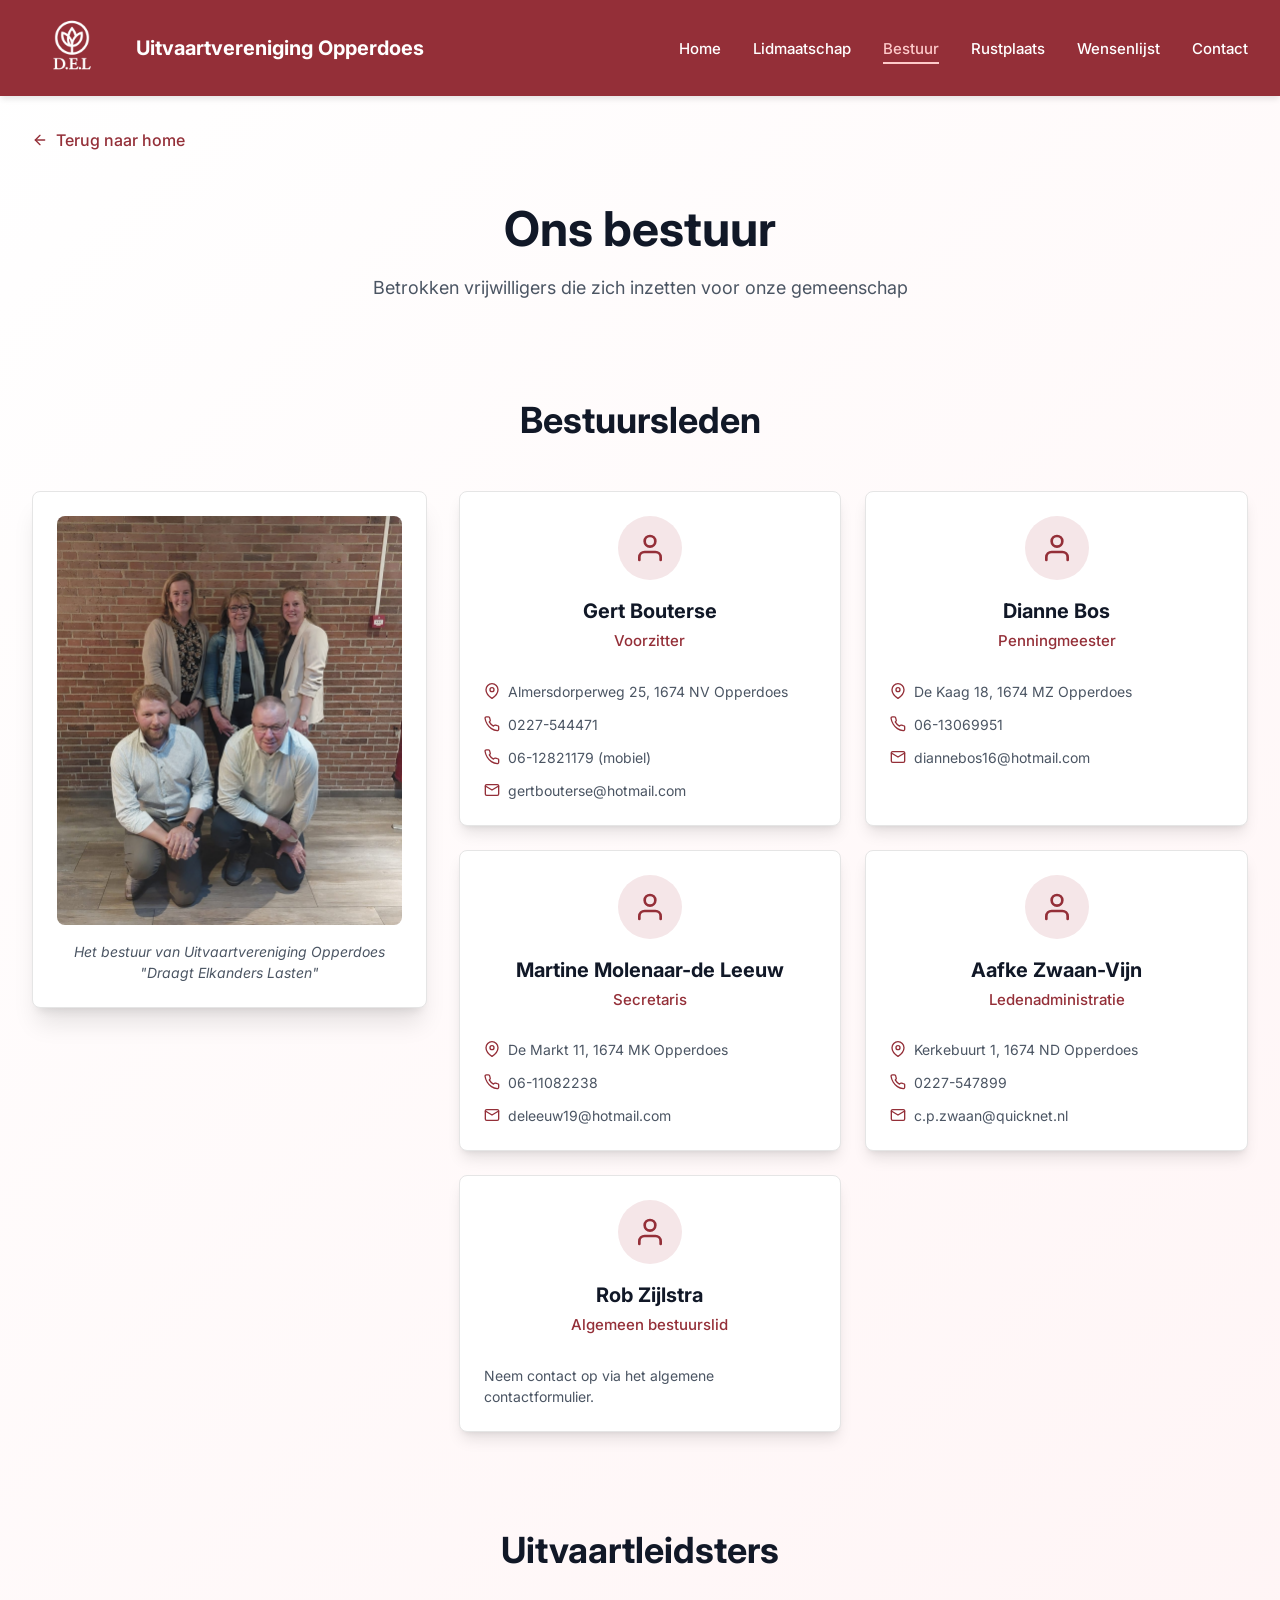
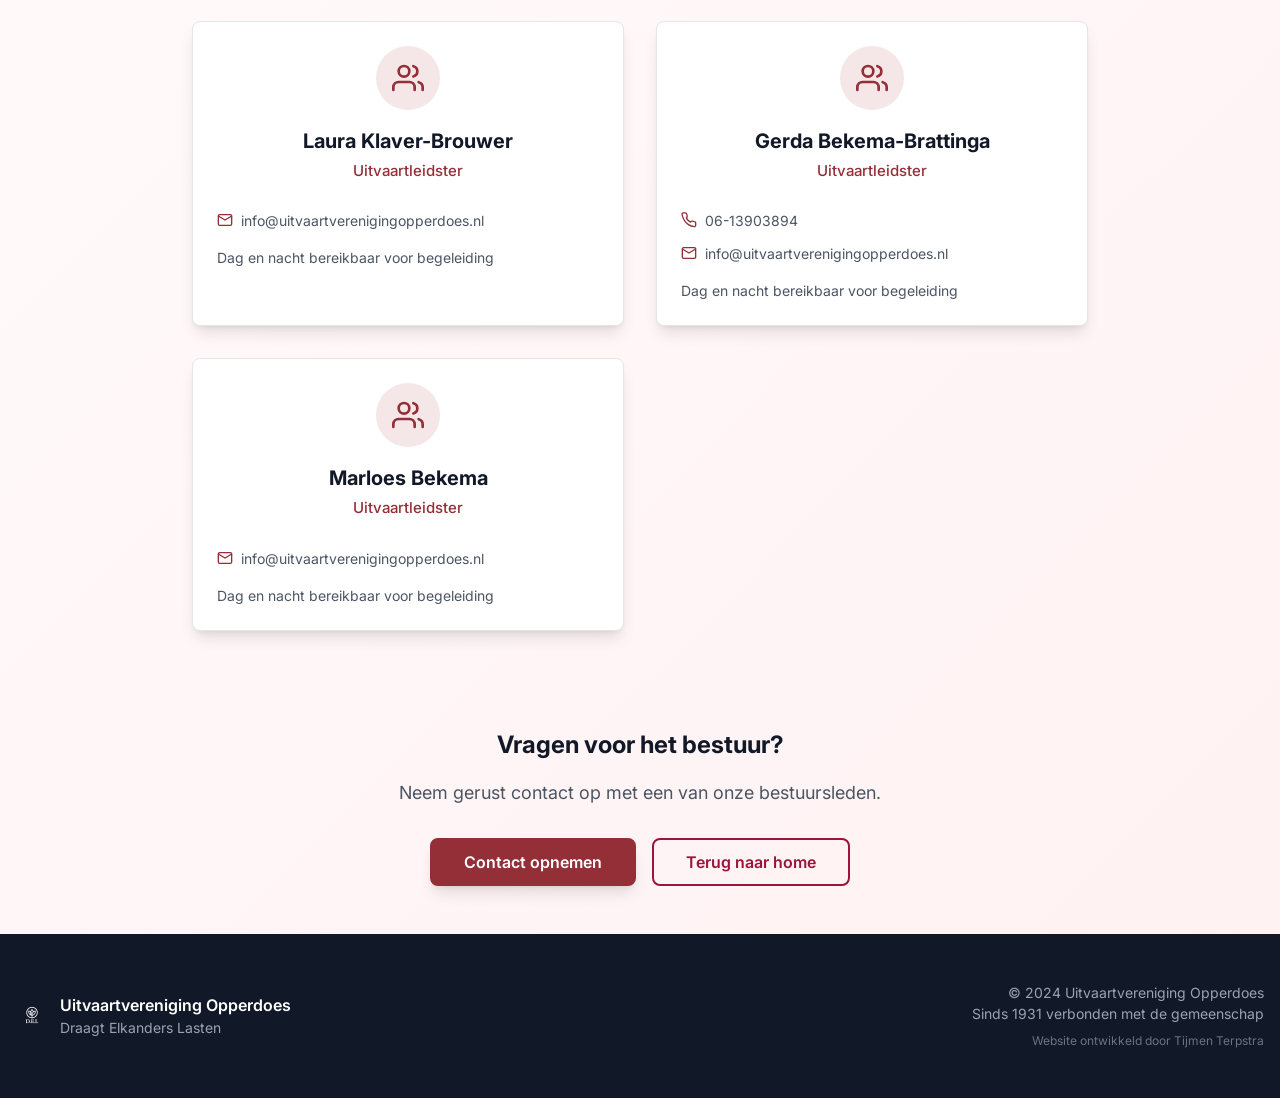
==== bestuur/index.html @ bfcbb3b3 "first commit" ====
<!DOCTYPE html>
<html lang="nl">
<head>
  <meta charset="UTF-8">
  <meta name="viewport" content="width=device-width, initial-scale=1.0">
  <title>Ons Bestuur | Uitvaartvereniging Opperdoes D.E.L.</title>
  <meta name="description" content="Maak kennis met het bestuur van Uitvaartvereniging Opperdoes. Betrokken vrijwilligers die zich inzetten voor onze gemeenschap.">
  <link rel="icon" href="../public/logo_compact.png">
  <link rel="stylesheet" href="../css/styles.css">
</head>
<body data-page="bestuur" data-depth="1">
<div class="page-bg">
  <div id="nav-placeholder"></div>

  <!-- Back link -->
  <a href="../" class="back-link anim">
    <svg xmlns="http://www.w3.org/2000/svg" width="16" height="16" viewBox="0 0 24 24" fill="none" stroke="currentColor" stroke-width="2" stroke-linecap="round" stroke-linejoin="round"><line x1="19" y1="12" x2="5" y2="12"/><polyline points="12 19 5 12 12 5"/></svg>
    Terug naar home
  </a>

  <!-- Page Header -->
  <div class="subpage-header anim d1">
    <h1 class="page-title">Ons bestuur</h1>
    <p class="section-subtitle">Betrokken vrijwilligers die zich inzetten voor onze gemeenschap</p>
  </div>

  <!-- Board Members -->
  <section class="section-pad anim d2">
    <div class="section-inner">
      <h2 class="section-title text-center mb-12">Bestuursleden</h2>
      <div class="board-grid">
        <!-- Board photo -->
        <div>
          <div class="card card-no-hover" style="box-shadow:var(--shadow-xl)">
            <div class="card-content" style="padding:1.5rem">
              <img src="../public/IMG-20240704-WA0007.jpg" alt="Bestuur van de uitvaartvereniging" class="board-photo" />
              <p class="board-photo-caption">Het bestuur van Uitvaartvereniging Opperdoes "Draagt Elkanders Lasten"</p>
            </div>
          </div>
        </div>

        <!-- Board members grid -->
        <div class="members-grid">
          <!-- Gert Bouterse -->
          <div class="card card-no-hover">
            <div class="card-header">
              <div class="icon-circle">
                <svg xmlns="http://www.w3.org/2000/svg" viewBox="0 0 24 24" fill="none" stroke="currentColor" stroke-width="2" stroke-linecap="round" stroke-linejoin="round" style="color:var(--brand)"><path d="M20 21v-2a4 4 0 0 0-4-4H8a4 4 0 0 0-4 4v2"/><circle cx="12" cy="7" r="4"/></svg>
              </div>
              <div class="member-name">Gert Bouterse</div>
              <div class="member-role">Voorzitter</div>
            </div>
            <div class="card-content">
              <div class="member-contacts">
                <div class="member-contact-row">
                  <svg xmlns="http://www.w3.org/2000/svg" viewBox="0 0 24 24" fill="none" stroke="currentColor" stroke-width="2" stroke-linecap="round" stroke-linejoin="round"><path d="M21 10c0 7-9 13-9 13s-9-6-9-13a9 9 0 0 1 18 0z"/><circle cx="12" cy="10" r="3"/></svg>
                  <span>Almersdorperweg 25, 1674 NV Opperdoes</span>
                </div>
                <div class="member-contact-row">
                  <svg xmlns="http://www.w3.org/2000/svg" viewBox="0 0 24 24" fill="none" stroke="currentColor" stroke-width="2" stroke-linecap="round" stroke-linejoin="round"><path d="M22 16.92v3a2 2 0 0 1-2.18 2 19.79 19.79 0 0 1-8.63-3.07A19.5 19.5 0 0 1 4.69 12 19.79 19.79 0 0 1 1.61 3.44 2 2 0 0 1 3.6 1.27h3a2 2 0 0 1 2 1.72c.127.96.361 1.903.7 2.81a2 2 0 0 1-.45 2.11L7.91 8.84a16 16 0 0 0 6.29 6.29l.92-.92a2 2 0 0 1 2.11-.45c.907.339 1.85.573 2.81.7A2 2 0 0 1 22 16.92z"/></svg>
                  <a href="tel:0227-544471">0227-544471</a>
                </div>
                <div class="member-contact-row">
                  <svg xmlns="http://www.w3.org/2000/svg" viewBox="0 0 24 24" fill="none" stroke="currentColor" stroke-width="2" stroke-linecap="round" stroke-linejoin="round"><path d="M22 16.92v3a2 2 0 0 1-2.18 2 19.79 19.79 0 0 1-8.63-3.07A19.5 19.5 0 0 1 4.69 12 19.79 19.79 0 0 1 1.61 3.44 2 2 0 0 1 3.6 1.27h3a2 2 0 0 1 2 1.72c.127.96.361 1.903.7 2.81a2 2 0 0 1-.45 2.11L7.91 8.84a16 16 0 0 0 6.29 6.29l.92-.92a2 2 0 0 1 2.11-.45c.907.339 1.85.573 2.81.7A2 2 0 0 1 22 16.92z"/></svg>
                  <a href="tel:06-12821179">06-12821179 (mobiel)</a>
                </div>
                <div class="member-contact-row">
                  <svg xmlns="http://www.w3.org/2000/svg" viewBox="0 0 24 24" fill="none" stroke="currentColor" stroke-width="2" stroke-linecap="round" stroke-linejoin="round"><path d="M4 4h16c1.1 0 2 .9 2 2v12c0 1.1-.9 2-2 2H4c-1.1 0-2-.9-2-2V6c0-1.1.9-2 2-2z"/><polyline points="22,6 12,12 2,6"/></svg>
                  <a href="mailto:gertbouterse@hotmail.com">gertbouterse@hotmail.com</a>
                </div>
              </div>
            </div>
          </div>

          <!-- Dianne Bos -->
          <div class="card card-no-hover">
            <div class="card-header">
              <div class="icon-circle">
                <svg xmlns="http://www.w3.org/2000/svg" viewBox="0 0 24 24" fill="none" stroke="currentColor" stroke-width="2" stroke-linecap="round" stroke-linejoin="round" style="color:var(--brand)"><path d="M20 21v-2a4 4 0 0 0-4-4H8a4 4 0 0 0-4 4v2"/><circle cx="12" cy="7" r="4"/></svg>
              </div>
              <div class="member-name">Dianne Bos</div>
              <div class="member-role">Penningmeester</div>
            </div>
            <div class="card-content">
              <div class="member-contacts">
                <div class="member-contact-row">
                  <svg xmlns="http://www.w3.org/2000/svg" viewBox="0 0 24 24" fill="none" stroke="currentColor" stroke-width="2" stroke-linecap="round" stroke-linejoin="round"><path d="M21 10c0 7-9 13-9 13s-9-6-9-13a9 9 0 0 1 18 0z"/><circle cx="12" cy="10" r="3"/></svg>
                  <span>De Kaag 18, 1674 MZ Opperdoes</span>
                </div>
                <div class="member-contact-row">
                  <svg xmlns="http://www.w3.org/2000/svg" viewBox="0 0 24 24" fill="none" stroke="currentColor" stroke-width="2" stroke-linecap="round" stroke-linejoin="round"><path d="M22 16.92v3a2 2 0 0 1-2.18 2 19.79 19.79 0 0 1-8.63-3.07A19.5 19.5 0 0 1 4.69 12 19.79 19.79 0 0 1 1.61 3.44 2 2 0 0 1 3.6 1.27h3a2 2 0 0 1 2 1.72c.127.96.361 1.903.7 2.81a2 2 0 0 1-.45 2.11L7.91 8.84a16 16 0 0 0 6.29 6.29l.92-.92a2 2 0 0 1 2.11-.45c.907.339 1.85.573 2.81.7A2 2 0 0 1 22 16.92z"/></svg>
                  <a href="tel:06-13069951">06-13069951</a>
                </div>
                <div class="member-contact-row">
                  <svg xmlns="http://www.w3.org/2000/svg" viewBox="0 0 24 24" fill="none" stroke="currentColor" stroke-width="2" stroke-linecap="round" stroke-linejoin="round"><path d="M4 4h16c1.1 0 2 .9 2 2v12c0 1.1-.9 2-2 2H4c-1.1 0-2-.9-2-2V6c0-1.1.9-2 2-2z"/><polyline points="22,6 12,12 2,6"/></svg>
                  <a href="mailto:diannebos16@hotmail.com">diannebos16@hotmail.com</a>
                </div>
              </div>
            </div>
          </div>

          <!-- Martine Molenaar-de Leeuw -->
          <div class="card card-no-hover">
            <div class="card-header">
              <div class="icon-circle">
                <svg xmlns="http://www.w3.org/2000/svg" viewBox="0 0 24 24" fill="none" stroke="currentColor" stroke-width="2" stroke-linecap="round" stroke-linejoin="round" style="color:var(--brand)"><path d="M20 21v-2a4 4 0 0 0-4-4H8a4 4 0 0 0-4 4v2"/><circle cx="12" cy="7" r="4"/></svg>
              </div>
              <div class="member-name">Martine Molenaar-de Leeuw</div>
              <div class="member-role">Secretaris</div>
            </div>
            <div class="card-content">
              <div class="member-contacts">
                <div class="member-contact-row">
                  <svg xmlns="http://www.w3.org/2000/svg" viewBox="0 0 24 24" fill="none" stroke="currentColor" stroke-width="2" stroke-linecap="round" stroke-linejoin="round"><path d="M21 10c0 7-9 13-9 13s-9-6-9-13a9 9 0 0 1 18 0z"/><circle cx="12" cy="10" r="3"/></svg>
                  <span>De Markt 11, 1674 MK Opperdoes</span>
                </div>
                <div class="member-contact-row">
                  <svg xmlns="http://www.w3.org/2000/svg" viewBox="0 0 24 24" fill="none" stroke="currentColor" stroke-width="2" stroke-linecap="round" stroke-linejoin="round"><path d="M22 16.92v3a2 2 0 0 1-2.18 2 19.79 19.79 0 0 1-8.63-3.07A19.5 19.5 0 0 1 4.69 12 19.79 19.79 0 0 1 1.61 3.44 2 2 0 0 1 3.6 1.27h3a2 2 0 0 1 2 1.72c.127.96.361 1.903.7 2.81a2 2 0 0 1-.45 2.11L7.91 8.84a16 16 0 0 0 6.29 6.29l.92-.92a2 2 0 0 1 2.11-.45c.907.339 1.85.573 2.81.7A2 2 0 0 1 22 16.92z"/></svg>
                  <a href="tel:06-11082238">06-11082238</a>
                </div>
                <div class="member-contact-row">
                  <svg xmlns="http://www.w3.org/2000/svg" viewBox="0 0 24 24" fill="none" stroke="currentColor" stroke-width="2" stroke-linecap="round" stroke-linejoin="round"><path d="M4 4h16c1.1 0 2 .9 2 2v12c0 1.1-.9 2-2 2H4c-1.1 0-2-.9-2-2V6c0-1.1.9-2 2-2z"/><polyline points="22,6 12,12 2,6"/></svg>
                  <a href="mailto:deleeuw19@hotmail.com">deleeuw19@hotmail.com</a>
                </div>
              </div>
            </div>
          </div>

          <!-- Aafke Zwaan-Vijn -->
          <div class="card card-no-hover">
            <div class="card-header">
              <div class="icon-circle">
                <svg xmlns="http://www.w3.org/2000/svg" viewBox="0 0 24 24" fill="none" stroke="currentColor" stroke-width="2" stroke-linecap="round" stroke-linejoin="round" style="color:var(--brand)"><path d="M20 21v-2a4 4 0 0 0-4-4H8a4 4 0 0 0-4 4v2"/><circle cx="12" cy="7" r="4"/></svg>
              </div>
              <div class="member-name">Aafke Zwaan-Vijn</div>
              <div class="member-role">Ledenadministratie</div>
            </div>
            <div class="card-content">
              <div class="member-contacts">
                <div class="member-contact-row">
                  <svg xmlns="http://www.w3.org/2000/svg" viewBox="0 0 24 24" fill="none" stroke="currentColor" stroke-width="2" stroke-linecap="round" stroke-linejoin="round"><path d="M21 10c0 7-9 13-9 13s-9-6-9-13a9 9 0 0 1 18 0z"/><circle cx="12" cy="10" r="3"/></svg>
                  <span>Kerkebuurt 1, 1674 ND Opperdoes</span>
                </div>
                <div class="member-contact-row">
                  <svg xmlns="http://www.w3.org/2000/svg" viewBox="0 0 24 24" fill="none" stroke="currentColor" stroke-width="2" stroke-linecap="round" stroke-linejoin="round"><path d="M22 16.92v3a2 2 0 0 1-2.18 2 19.79 19.79 0 0 1-8.63-3.07A19.5 19.5 0 0 1 4.69 12 19.79 19.79 0 0 1 1.61 3.44 2 2 0 0 1 3.6 1.27h3a2 2 0 0 1 2 1.72c.127.96.361 1.903.7 2.81a2 2 0 0 1-.45 2.11L7.91 8.84a16 16 0 0 0 6.29 6.29l.92-.92a2 2 0 0 1 2.11-.45c.907.339 1.85.573 2.81.7A2 2 0 0 1 22 16.92z"/></svg>
                  <a href="tel:0227-547899">0227-547899</a>
                </div>
                <div class="member-contact-row">
                  <svg xmlns="http://www.w3.org/2000/svg" viewBox="0 0 24 24" fill="none" stroke="currentColor" stroke-width="2" stroke-linecap="round" stroke-linejoin="round"><path d="M4 4h16c1.1 0 2 .9 2 2v12c0 1.1-.9 2-2 2H4c-1.1 0-2-.9-2-2V6c0-1.1.9-2 2-2z"/><polyline points="22,6 12,12 2,6"/></svg>
                  <a href="mailto:c.p.zwaan@quicknet.nl">c.p.zwaan@quicknet.nl</a>
                </div>
              </div>
            </div>
          </div>

          <!-- Rob Zijlstra -->
          <div class="card card-no-hover">
            <div class="card-header">
              <div class="icon-circle">
                <svg xmlns="http://www.w3.org/2000/svg" viewBox="0 0 24 24" fill="none" stroke="currentColor" stroke-width="2" stroke-linecap="round" stroke-linejoin="round" style="color:var(--brand)"><path d="M20 21v-2a4 4 0 0 0-4-4H8a4 4 0 0 0-4 4v2"/><circle cx="12" cy="7" r="4"/></svg>
              </div>
              <div class="member-name">Rob Zijlstra</div>
              <div class="member-role">Algemeen bestuurslid</div>
            </div>
            <div class="card-content">
              <p style="font-size:0.875rem;color:var(--gray-600)">Neem contact op via het algemene contactformulier.</p>
            </div>
          </div>
        </div>
      </div>
    </div>
  </section>

  <!-- Funeral Directors -->
  <section class="section-pad anim d3">
    <div style="max-width:56rem;margin:0 auto">
      <h2 class="section-title text-center mb-12">Uitvaartleidsters</h2>
      <div class="directors-grid">
        <!-- Laura Klaver-Brouwer -->
        <div class="card card-no-hover">
          <div class="card-header">
            <div class="icon-circle">
              <svg xmlns="http://www.w3.org/2000/svg" viewBox="0 0 24 24" fill="none" stroke="currentColor" stroke-width="2" stroke-linecap="round" stroke-linejoin="round" style="color:var(--brand)"><path d="M17 21v-2a4 4 0 0 0-4-4H5a4 4 0 0 0-4 4v2"/><circle cx="9" cy="7" r="4"/><path d="M23 21v-2a4 4 0 0 0-3-3.87"/><path d="M16 3.13a4 4 0 0 1 0 7.75"/></svg>
            </div>
            <div class="member-name">Laura Klaver-Brouwer</div>
            <div class="member-role">Uitvaartleidster</div>
          </div>
          <div class="card-content">
            <div class="member-contacts">
              <div class="member-contact-row">
                <svg xmlns="http://www.w3.org/2000/svg" viewBox="0 0 24 24" fill="none" stroke="currentColor" stroke-width="2" stroke-linecap="round" stroke-linejoin="round"><path d="M4 4h16c1.1 0 2 .9 2 2v12c0 1.1-.9 2-2 2H4c-1.1 0-2-.9-2-2V6c0-1.1.9-2 2-2z"/><polyline points="22,6 12,12 2,6"/></svg>
                <a href="mailto:info@uitvaartverenigingopperdoes.nl">info@uitvaartverenigingopperdoes.nl</a>
              </div>
            </div>
            <p class="director-note">Dag en nacht bereikbaar voor begeleiding</p>
          </div>
        </div>

        <!-- Gerda Bekema-Brattinga -->
        <div class="card card-no-hover">
          <div class="card-header">
            <div class="icon-circle">
              <svg xmlns="http://www.w3.org/2000/svg" viewBox="0 0 24 24" fill="none" stroke="currentColor" stroke-width="2" stroke-linecap="round" stroke-linejoin="round" style="color:var(--brand)"><path d="M17 21v-2a4 4 0 0 0-4-4H5a4 4 0 0 0-4 4v2"/><circle cx="9" cy="7" r="4"/><path d="M23 21v-2a4 4 0 0 0-3-3.87"/><path d="M16 3.13a4 4 0 0 1 0 7.75"/></svg>
            </div>
            <div class="member-name">Gerda Bekema-Brattinga</div>
            <div class="member-role">Uitvaartleidster</div>
          </div>
          <div class="card-content">
            <div class="member-contacts">
              <div class="member-contact-row">
                <svg xmlns="http://www.w3.org/2000/svg" viewBox="0 0 24 24" fill="none" stroke="currentColor" stroke-width="2" stroke-linecap="round" stroke-linejoin="round"><path d="M22 16.92v3a2 2 0 0 1-2.18 2 19.79 19.79 0 0 1-8.63-3.07A19.5 19.5 0 0 1 4.69 12 19.79 19.79 0 0 1 1.61 3.44 2 2 0 0 1 3.6 1.27h3a2 2 0 0 1 2 1.72c.127.96.361 1.903.7 2.81a2 2 0 0 1-.45 2.11L7.91 8.84a16 16 0 0 0 6.29 6.29l.92-.92a2 2 0 0 1 2.11-.45c.907.339 1.85.573 2.81.7A2 2 0 0 1 22 16.92z"/></svg>
                <a href="tel:06-13903894">06-13903894</a>
              </div>
              <div class="member-contact-row">
                <svg xmlns="http://www.w3.org/2000/svg" viewBox="0 0 24 24" fill="none" stroke="currentColor" stroke-width="2" stroke-linecap="round" stroke-linejoin="round"><path d="M4 4h16c1.1 0 2 .9 2 2v12c0 1.1-.9 2-2 2H4c-1.1 0-2-.9-2-2V6c0-1.1.9-2 2-2z"/><polyline points="22,6 12,12 2,6"/></svg>
                <a href="mailto:info@uitvaartverenigingopperdoes.nl">info@uitvaartverenigingopperdoes.nl</a>
              </div>
            </div>
            <p class="director-note">Dag en nacht bereikbaar voor begeleiding</p>
          </div>
        </div>

        <!-- Marloes Bekema -->
        <div class="card card-no-hover">
          <div class="card-header">
            <div class="icon-circle">
              <svg xmlns="http://www.w3.org/2000/svg" viewBox="0 0 24 24" fill="none" stroke="currentColor" stroke-width="2" stroke-linecap="round" stroke-linejoin="round" style="color:var(--brand)"><path d="M17 21v-2a4 4 0 0 0-4-4H5a4 4 0 0 0-4 4v2"/><circle cx="9" cy="7" r="4"/><path d="M23 21v-2a4 4 0 0 0-3-3.87"/><path d="M16 3.13a4 4 0 0 1 0 7.75"/></svg>
            </div>
            <div class="member-name">Marloes Bekema</div>
            <div class="member-role">Uitvaartleidster</div>
          </div>
          <div class="card-content">
            <div class="member-contacts">
              <div class="member-contact-row">
                <svg xmlns="http://www.w3.org/2000/svg" viewBox="0 0 24 24" fill="none" stroke="currentColor" stroke-width="2" stroke-linecap="round" stroke-linejoin="round"><path d="M4 4h16c1.1 0 2 .9 2 2v12c0 1.1-.9 2-2 2H4c-1.1 0-2-.9-2-2V6c0-1.1.9-2 2-2z"/><polyline points="22,6 12,12 2,6"/></svg>
                <a href="mailto:info@uitvaartverenigingopperdoes.nl">info@uitvaartverenigingopperdoes.nl</a>
              </div>
            </div>
            <p class="director-note">Dag en nacht bereikbaar voor begeleiding</p>
          </div>
        </div>
      </div>
    </div>
  </section>

  <!-- CTA -->
  <section class="cta-section anim d4">
    <div class="cta-inner">
      <h3 class="cta-title">Vragen voor het bestuur?</h3>
      <p class="cta-text">Neem gerust contact op met een van onze bestuursleden.</p>
      <div class="cta-btns">
        <a href="../contact/" class="btn btn-brand">Contact opnemen</a>
        <a href="../" class="btn btn-outline-dark">Terug naar home</a>
      </div>
    </div>
  </section>

  <div id="footer-placeholder"></div>
</div>

<script src="../js/main.js"></script>
</body>
</html>
---- css/styles.css ----
@import url('https://fonts.googleapis.com/css2?family=Inter:wght@400;500;600;700;900&display=swap');

*, *::before, *::after { box-sizing: border-box; margin: 0; padding: 0; }

:root {
  --brand: #942f38;
  --brand-dark: #7d2831;
  --brand-light: #f5e6e8;
  --green-50: #f0fdf4;
  --green-200: #bbf7d0;
  --green-600: #16a34a;
  --gray-50: #f9fafb;
  --gray-400: #9ca3af;
  --gray-500: #6b7280;
  --gray-600: #4b5563;
  --gray-700: #374151;
  --gray-900: #111827;
  --shadow-lg: 0 10px 15px -3px rgba(0,0,0,0.1), 0 4px 6px -4px rgba(0,0,0,0.1);
  --shadow-xl: 0 20px 25px -5px rgba(0,0,0,0.1), 0 8px 10px -6px rgba(0,0,0,0.1);
}

body {
  font-family: 'Inter', system-ui, -apple-system, sans-serif;
  color: #171717;
  line-height: 1.5;
}

img { display: block; max-width: 100%; }
a { text-decoration: none; color: inherit; }

/* ================================
   PAGE WRAPPER
================================ */
.page-bg {
  min-height: 100vh;
  background: linear-gradient(135deg, #ffffff 0%, #fff1f2 100%);
}

/* ================================
   NAVIGATION
================================ */
.main-nav {
  background: var(--brand);
  box-shadow: 0 4px 6px -1px rgba(0,0,0,0.1);
  position: relative;
  z-index: 100;
}
.nav-inner {
  display: flex;
  justify-content: space-between;
  align-items: center;
  height: 6rem;
  max-width: 80rem;
  margin: 0 auto;
  padding: 0 1rem;
}
@media (min-width: 640px) { .nav-inner { padding: 0 1.5rem; } }
@media (min-width: 1024px) { .nav-inner { padding: 0 2rem; } }

.nav-brand {
  display: flex;
  align-items: center;
  gap: 1rem;
  margin-left: -0.5rem;
}
.nav-logo {
  height: 6rem;
  width: auto;
  filter: brightness(0) invert(1);
}
.nav-site-name {
  font-size: 1.25rem;
  font-weight: 700;
  color: white;
  line-height: 1.25;
}

.nav-links {
  display: none;
  align-items: center;
  gap: 2rem;
  list-style: none;
}
@media (min-width: 768px) { .nav-links { display: flex; } }

.nav-links a {
  color: white;
  font-weight: 500;
  font-size: 0.9375rem;
  transition: color 0.2s;
  padding-bottom: 0.125rem;
}
.nav-links a:hover { color: #fecaca; }
.nav-links a.active {
  color: #fecaca;
  border-bottom: 2px solid #fecaca;
  padding-bottom: 0.25rem;
}

.nav-mobile-btn {
  display: flex;
  background: none;
  border: none;
  color: white;
  cursor: pointer;
  padding: 0.5rem;
  transition: color 0.2s;
  line-height: 0;
}
.nav-mobile-btn:hover { color: #fecaca; }
@media (min-width: 768px) { .nav-mobile-btn { display: none; } }

.mobile-menu {
  display: none;
  position: absolute;
  top: 100%;
  left: 0;
  right: 0;
  background: var(--brand-dark);
  box-shadow: 0 4px 6px -1px rgba(0,0,0,0.1);
  z-index: 50;
  opacity: 0;
  transform: translateY(-1rem);
  transition: opacity 0.3s ease, transform 0.3s ease;
}
.mobile-menu.visible { display: block; }
.mobile-menu.open { opacity: 1; transform: translateY(0); }

.mobile-menu-inner {
  padding: 1rem;
  display: flex;
  flex-direction: column;
}
.mobile-menu-inner a {
  color: white;
  font-weight: 500;
  display: block;
  padding: 0.75rem 0;
  border-bottom: 1px solid rgba(255,255,255,0.1);
  transition: color 0.2s, opacity 0.2s, transform 0.2s;
  opacity: 0;
  transform: translateX(-1rem);
}
.mobile-menu-inner a:last-child { border-bottom: none; }
.mobile-menu-inner a:hover, .mobile-menu-inner a.active { color: #fecaca; }
.mobile-menu.open .mobile-menu-inner a { opacity: 1; transform: translateX(0); }
.mobile-menu.open .mobile-menu-inner a:nth-child(1) { transition-delay: 0ms; }
.mobile-menu.open .mobile-menu-inner a:nth-child(2) { transition-delay: 50ms; }
.mobile-menu.open .mobile-menu-inner a:nth-child(3) { transition-delay: 100ms; }
.mobile-menu.open .mobile-menu-inner a:nth-child(4) { transition-delay: 150ms; }
.mobile-menu.open .mobile-menu-inner a:nth-child(5) { transition-delay: 200ms; }
.mobile-menu.open .mobile-menu-inner a:nth-child(6) { transition-delay: 250ms; }

/* ================================
   PAGE LOAD ANIMATIONS
================================ */
.anim {
  opacity: 0;
  transform: translateY(2rem);
  transition: opacity 1s ease, transform 1s ease;
}
body.loaded .anim { opacity: 1; transform: translateY(0); }
body.loaded .d1 { transition-delay: 0.3s; }
body.loaded .d2 { transition-delay: 0.5s; }
body.loaded .d3 { transition-delay: 0.7s; }
body.loaded .d4 { transition-delay: 0.8s; }
body.loaded .d5 { transition-delay: 0.9s; }
body.loaded .d6 { transition-delay: 1.0s; }
body.loaded .d7 { transition-delay: 1.2s; }

/* ================================
   LAYOUT
================================ */
.container {
  max-width: 80rem;
  margin: 0 auto;
  padding: 0 1rem;
}
@media (min-width: 640px) { .container { padding: 0 1.5rem; } }
@media (min-width: 1024px) { .container { padding: 0 2rem; } }

/* ================================
   BUTTONS
================================ */
.btn {
  display: inline-flex;
  align-items: center;
  justify-content: center;
  gap: 0.5rem;
  border-radius: 0.5rem;
  font-weight: 600;
  font-size: 1rem;
  padding: 0.875rem 2rem;
  cursor: pointer;
  transition: all 0.2s;
  border: 2px solid transparent;
  line-height: 1;
  white-space: nowrap;
}
.btn-brand {
  background: var(--brand);
  color: white;
  border-color: var(--brand);
  box-shadow: var(--shadow-lg);
}
.btn-brand:hover { background: var(--brand-dark); border-color: var(--brand-dark); }
.btn-outline {
  background: transparent;
  color: var(--brand);
  border-color: var(--brand);
}
.btn-outline:hover { background: var(--brand-light); }
.btn-outline-dark {
  background: transparent;
  color: #9f1239;
  border-color: #9f1239;
}
.btn-outline-dark:hover { background: #fff1f2; }
.btn-disabled {
  background: #9ca3af;
  color: white;
  border-color: #9ca3af;
  cursor: not-allowed;
  opacity: 0.8;
}

/* ================================
   CARDS
================================ */
.card {
  background: white;
  border-radius: 0.5rem;
  border: 1px solid #e5e5e5;
  box-shadow: var(--shadow-lg);
  overflow: hidden;
}
.card:hover { box-shadow: var(--shadow-xl); }
.card-no-hover:hover { box-shadow: var(--shadow-lg); }
.card-brand-light { background: var(--brand-light); border-color: var(--brand-light); }
.card-green { background: var(--green-50); border-color: var(--green-200); }
.card-gray { background: var(--gray-50); border-color: #e5e7eb; }
.card-no-border { border: none; }

.card-header { padding: 1.5rem 1.5rem 0; text-align: center; }
.card-content { padding: 1rem 1.5rem 1.5rem; }
.card-header + .card-content { padding-top: 0.75rem; }

/* ================================
   ICON CIRCLE
================================ */
.icon-circle {
  width: 4rem;
  height: 4rem;
  background: var(--brand-light);
  border-radius: 9999px;
  display: flex;
  align-items: center;
  justify-content: center;
  margin: 0 auto 1rem;
  flex-shrink: 0;
}

/* ================================
   TYPOGRAPHY
================================ */
.section-title {
  font-size: 1.875rem;
  font-weight: 700;
  color: var(--gray-900);
  margin-bottom: 1rem;
  line-height: 1.25;
}
@media (min-width: 1024px) { .section-title { font-size: 2.25rem; } }

.section-subtitle {
  font-size: 1.125rem;
  color: var(--gray-600);
  max-width: 48rem;
  margin: 0 auto;
  line-height: 1.6;
}

.page-title {
  font-size: 2.25rem;
  font-weight: 700;
  color: var(--gray-900);
  margin-bottom: 1rem;
  line-height: 1.2;
}
@media (min-width: 1024px) { .page-title { font-size: 3rem; } }

.text-brand { color: var(--brand); }
.text-gray { color: var(--gray-600); }
.text-sm { font-size: 0.875rem; }
.font-bold { font-weight: 700; }
.font-semibold { font-weight: 600; }
.font-medium { font-weight: 500; }
.italic { font-style: italic; }

/* ================================
   BACK LINK
================================ */
.back-link {
  display: flex;
  align-items: center;
  gap: 0.5rem;
  color: var(--brand);
  font-weight: 500;
  transition: color 0.2s;
  padding: 2rem 1rem 0;
  max-width: 80rem;
  margin: 0 auto;
}
@media (min-width: 640px) { .back-link { padding: 2rem 1.5rem 0; } }
@media (min-width: 1024px) { .back-link { padding: 2rem 2rem 0; } }
.back-link:hover { color: var(--brand-dark); }

/* ================================
   HERO (home page)
================================ */
.hero-section { padding: 5rem 1rem; }
@media (min-width: 640px) { .hero-section { padding: 5rem 1.5rem; } }
@media (min-width: 1024px) { .hero-section { padding: 5rem 2rem; } }

.hero-grid {
  display: grid;
  grid-template-columns: 1fr;
  gap: 3rem;
  align-items: center;
  max-width: 80rem;
  margin: 0 auto;
}
@media (min-width: 1024px) { .hero-grid { grid-template-columns: 1fr 1fr; } }

.hero-title {
  font-size: 2.25rem;
  font-weight: 700;
  color: var(--gray-900);
  margin-bottom: 1.5rem;
  line-height: 1.2;
}
@media (min-width: 1024px) { .hero-title { font-size: 3rem; } }

.hero-highlight { color: var(--brand); font-weight: 900; }

.hero-subtitle {
  font-size: 1.125rem;
  color: var(--gray-600);
  margin-bottom: 2rem;
  line-height: 1.6;
}

.hero-btns { display: flex; flex-direction: column; gap: 1rem; }
@media (min-width: 640px) { .hero-btns { flex-direction: row; } }

.hero-logo-wrap { display: flex; justify-content: center; }
.hero-logo {
  width: 20rem;
  height: auto;
  opacity: 0.9;
}

/* ================================
   EMERGENCY BANNER
================================ */
.emergency-banner {
  background: var(--brand-light);
  color: var(--brand);
  padding: 1.5rem 1rem;
}
@media (min-width: 640px) { .emergency-banner { padding: 1.5rem 1.5rem; } }
@media (min-width: 1024px) { .emergency-banner { padding: 1.5rem 2rem; } }

.emergency-inner {
  max-width: 80rem;
  margin: 0 auto;
  display: flex;
  flex-direction: column;
  align-items: center;
  gap: 1rem;
}
@media (min-width: 768px) {
  .emergency-inner {
    flex-direction: row;
    justify-content: space-between;
    gap: 0;
  }
}

.emergency-left { display: flex; align-items: center; gap: 0.75rem; }
.emergency-title { font-weight: 700; font-size: 1.125rem; }
.emergency-note { font-size: 0.875rem; margin-top: 0.125rem; }
.emergency-right { text-align: center; }
@media (min-width: 768px) { .emergency-right { text-align: right; } }

.emergency-phone {
  font-size: 1.5rem;
  font-weight: 700;
  color: var(--brand);
  display: block;
}
.emergency-phone:hover { text-decoration: underline; }
.emergency-names { font-size: 0.875rem; color: var(--brand); }

/* ================================
   SERVICES SECTION
================================ */
.services-section {
  position: relative;
  padding: 5rem 1rem;
  overflow: hidden;
}
@media (min-width: 640px) { .services-section { padding: 5rem 1.5rem; } }
@media (min-width: 1024px) { .services-section { padding: 5rem 2rem; } }

.services-bg {
  position: absolute;
  inset: 0;
  width: 100%;
  height: 100%;
  object-fit: cover;
  opacity: 0.2;
}
.services-overlay {
  position: absolute;
  inset: 0;
  background: rgba(255,255,255,0.4);
}
.services-content {
  position: relative;
  z-index: 1;
  max-width: 80rem;
  margin: 0 auto;
}
.services-header { text-align: center; margin-bottom: 4rem; }

.grid-4 { display: grid; grid-template-columns: 1fr; gap: 2rem; }
@media (min-width: 768px) { .grid-4 { grid-template-columns: 1fr 1fr; } }
@media (min-width: 1024px) { .grid-4 { grid-template-columns: repeat(4, 1fr); } }

.service-card {
  background: rgba(255,255,255,0.8);
  backdrop-filter: blur(4px);
  border: none;
  transition: box-shadow 0.3s;
  text-align: center;
}

.service-card-title {
  font-size: 1.125rem;
  font-weight: 600;
  color: var(--gray-900);
  margin-bottom: 0.5rem;
}
.service-card-desc { font-size: 0.9375rem; color: var(--gray-600); line-height: 1.6; }

/* ================================
   MEMBERSHIP SECTION
================================ */
.membership-section {
  padding: 5rem 1rem;
  background: var(--gray-50);
}
@media (min-width: 640px) { .membership-section { padding: 5rem 1.5rem; } }
@media (min-width: 1024px) { .membership-section { padding: 5rem 2rem; } }

.membership-header { text-align: center; margin-bottom: 4rem; }
.membership-wrap { max-width: 72rem; margin: 0 auto; }

.membership-grid {
  display: grid;
  grid-template-columns: 1fr;
  gap: 2rem;
  padding: 2rem;
}
@media (min-width: 1024px) {
  .membership-grid {
    grid-template-columns: 2fr 1fr;
    padding: 3rem;
  }
}

.membership-card-title {
  font-size: 1.5rem;
  font-weight: 700;
  color: var(--gray-900);
  margin-bottom: 1.5rem;
}

.benefit-list { display: flex; flex-direction: column; gap: 1rem; }
.benefit-item { display: flex; align-items: flex-start; gap: 1rem; }
.benefit-check {
  flex-shrink: 0;
  width: 1.5rem;
  height: 1.5rem;
  background: var(--brand);
  border-radius: 9999px;
  display: flex;
  align-items: center;
  justify-content: center;
  color: white;
  font-size: 0.75rem;
  font-weight: 700;
  margin-top: 0.125rem;
}
.benefit-text { color: var(--gray-700); line-height: 1.6; }

.membership-img-side {
  display: flex;
  align-items: center;
  justify-content: center;
}
.membership-img {
  width: 100%;
  max-width: 20rem;
  height: 15rem;
  object-fit: cover;
  border-radius: 1rem;
  box-shadow: var(--shadow-lg);
}

/* ================================
   GALLERY SECTION
================================ */
.gallery-section {
  padding: 0 1rem 4rem;
  background: var(--gray-50);
}
@media (min-width: 640px) { .gallery-section { padding: 0 1.5rem 4rem; } }
@media (min-width: 1024px) { .gallery-section { padding: 0 2rem 4rem; } }

.gallery-wrap { max-width: 72rem; margin: 0 auto; }
.gallery-grid { display: grid; grid-template-columns: 1fr; gap: 2rem; }
@media (min-width: 768px) { .gallery-grid { grid-template-columns: 1fr 1fr; } }

.gallery-item { position: relative; overflow: hidden; border-radius: 0.5rem; box-shadow: var(--shadow-lg); }
.gallery-item img {
  width: 100%;
  height: 20rem;
  object-fit: cover;
  transition: transform 0.3s ease;
  display: block;
}
.gallery-item:hover img { transform: scale(1.05); }
.gallery-overlay {
  position: absolute;
  inset: 0;
  background: linear-gradient(to top, rgba(0,0,0,0.7) 0%, transparent 60%);
  pointer-events: none;
}
.gallery-caption {
  position: absolute;
  bottom: 1rem;
  left: 1rem;
  right: 1rem;
  color: white;
  font-size: 0.875rem;
  font-weight: 500;
  line-height: 1.4;
}

/* ================================
   CONTACT SECTION (home)
================================ */
.contact-section {
  padding: 5rem 1rem;
}
@media (min-width: 640px) { .contact-section { padding: 5rem 1.5rem; } }
@media (min-width: 1024px) { .contact-section { padding: 5rem 2rem; } }

.contact-header { text-align: center; margin-bottom: 4rem; }
.contact-wrap { max-width: 42rem; margin: 0 auto; }

.emergency-card {
  background: var(--brand-light);
  border-color: var(--brand-light);
  margin-bottom: 2rem;
}
.emergency-card-header {
  padding: 1.5rem 1.5rem 0.5rem;
  text-align: center;
}
.emergency-card-title {
  display: flex;
  align-items: center;
  justify-content: center;
  gap: 0.75rem;
  font-size: 1.25rem;
  font-weight: 700;
  color: var(--brand);
}
.emergency-card-content { padding: 0.75rem 1.5rem 1.5rem; text-align: center; }

.big-phone {
  font-size: 1.875rem;
  font-weight: 700;
  color: var(--brand);
  display: block;
  margin-bottom: 0.5rem;
}
.big-phone:hover { text-decoration: underline; }

.contact-cta { text-align: center; }

/* ================================
   FOOTER
================================ */
footer {
  background: var(--gray-900);
  color: white;
  padding: 3rem 1rem;
}

.footer-inner {
  max-width: 80rem;
  margin: 0 auto;
  display: flex;
  flex-direction: column;
  align-items: center;
  gap: 1rem;
  text-align: center;
}
@media (min-width: 768px) {
  .footer-inner {
    flex-direction: row;
    justify-content: space-between;
    gap: 0;
    text-align: left;
  }
}

.footer-brand { display: flex; align-items: center; gap: 0.75rem; }
.footer-logo { height: 2rem; width: auto; filter: brightness(0) invert(1); }
.footer-name { font-weight: 600; }
.footer-tagline { color: var(--gray-400); font-size: 0.875rem; }

.footer-right { text-align: center; }
@media (min-width: 768px) { .footer-right { text-align: right; } }
.footer-right p { color: var(--gray-400); font-size: 0.875rem; }
.footer-dev { color: var(--gray-500); font-size: 0.75rem; margin-top: 0.5rem; }

/* ================================
   SUBPAGE SECTIONS
================================ */
.subpage-header {
  padding: 3rem 1rem;
  text-align: center;
}
@media (min-width: 640px) { .subpage-header { padding: 3rem 1.5rem; } }
@media (min-width: 1024px) { .subpage-header { padding: 3rem 2rem; } }

.subpage-header .page-title { margin-bottom: 1rem; }
.subpage-header .section-subtitle { margin: 0 auto; }

.section-pad {
  padding: 3rem 1rem;
}
@media (min-width: 640px) { .section-pad { padding: 3rem 1.5rem; } }
@media (min-width: 1024px) { .section-pad { padding: 3rem 2rem; } }

.section-pad-lg {
  padding: 5rem 1rem;
}
@media (min-width: 640px) { .section-pad-lg { padding: 5rem 1.5rem; } }
@media (min-width: 1024px) { .section-pad-lg { padding: 5rem 2rem; } }

.section-center { text-align: center; }
.section-inner { max-width: 80rem; margin: 0 auto; }
.section-inner-lg { max-width: 72rem; margin: 0 auto; }
.section-inner-md { max-width: 56rem; margin: 0 auto; }

/* ================================
   BOARD PAGE
================================ */
.board-grid {
  display: grid;
  grid-template-columns: 1fr;
  gap: 2rem;
}
@media (min-width: 1024px) { .board-grid { grid-template-columns: 1fr 2fr; } }

.board-photo { width: 100%; border-radius: 0.5rem; display: block; }
.board-photo-caption {
  color: var(--gray-600);
  font-style: italic;
  font-size: 0.875rem;
  text-align: center;
  margin-top: 1rem;
}

.members-grid {
  display: grid;
  grid-template-columns: 1fr;
  gap: 1.5rem;
}
@media (min-width: 768px) { .members-grid { grid-template-columns: 1fr 1fr; } }

.member-card { text-align: center; }
.member-name { font-size: 1.25rem; font-weight: 700; color: var(--gray-900); margin-bottom: 0.25rem; }
.member-role { font-weight: 500; color: var(--brand); margin-bottom: 1rem; font-size: 0.9375rem; }

.member-contacts { display: flex; flex-direction: column; gap: 0.75rem; text-align: left; }
.member-contact-row { display: flex; align-items: flex-start; gap: 0.5rem; }
.member-contact-row svg { color: var(--brand); flex-shrink: 0; margin-top: 0.125rem; width: 1rem; height: 1rem; }
.member-contact-row a {
  font-size: 0.875rem;
  color: var(--gray-600);
  transition: color 0.2s;
  word-break: break-all;
}
.member-contact-row a:hover { color: var(--brand); }
.member-contact-row span { font-size: 0.875rem; color: var(--gray-600); }

.directors-grid {
  display: grid;
  grid-template-columns: 1fr;
  gap: 2rem;
}
@media (min-width: 768px) { .directors-grid { grid-template-columns: 1fr 1fr; } }

.director-note { font-size: 0.875rem; color: var(--gray-600); margin-top: 1rem; }

/* ================================
   CTA SECTION
================================ */
.cta-section { padding: 3rem 1rem; text-align: center; }
@media (min-width: 640px) { .cta-section { padding: 3rem 1.5rem; } }
@media (min-width: 1024px) { .cta-section { padding: 3rem 2rem; } }

.cta-inner { max-width: 56rem; margin: 0 auto; }
.cta-title { font-size: 1.5rem; font-weight: 700; color: var(--gray-900); margin-bottom: 1rem; }
.cta-text { font-size: 1.125rem; color: var(--gray-600); margin-bottom: 2rem; }
.cta-btns { display: flex; flex-direction: column; gap: 1rem; align-items: center; justify-content: center; }
@media (min-width: 640px) { .cta-btns { flex-direction: row; } }

/* ================================
   CONTACT PAGE
================================ */
.contact-persons-grid {
  display: grid;
  grid-template-columns: 1fr;
  gap: 2rem;
}
@media (min-width: 768px) { .contact-persons-grid { grid-template-columns: repeat(3, 1fr); } }

.contact-person-card { text-align: center; }
.person-name { font-size: 1.25rem; font-weight: 700; color: var(--gray-900); margin-bottom: 0.25rem; }
.person-role { font-weight: 500; color: var(--brand); font-size: 0.9375rem; }
.person-desc { color: var(--gray-600); margin: 1rem 0; }
.phone-link { color: var(--brand); font-weight: 500; display: block; transition: color 0.2s; }
.phone-link:hover { color: var(--brand-dark); }
.phone-link-alt { color: var(--gray-600); font-size: 0.875rem; display: block; transition: color 0.2s; margin-top: 0.25rem; }
.phone-link-alt:hover { color: var(--brand); }

.email-card-content { padding: 2rem; text-align: center; }
.email-icon { margin: 0 auto 1rem; }
.email-title { font-size: 1.5rem; font-weight: 700; color: var(--gray-900); margin-bottom: 0.5rem; }
.email-desc { color: var(--gray-600); margin-bottom: 1.5rem; }
.email-link { font-size: 1.25rem; font-weight: 600; color: var(--brand); }
.email-link:hover { color: var(--brand-dark); }

/* ================================
   LIDMAATSCHAP PAGE
================================ */
.benefits-grid {
  display: grid;
  grid-template-columns: 1fr;
  gap: 2rem;
}
@media (min-width: 768px) { .benefits-grid { grid-template-columns: 1fr 1fr; } }
@media (min-width: 1024px) { .benefits-grid { grid-template-columns: repeat(4, 1fr); } }

.contribution-grid {
  display: grid;
  grid-template-columns: 1fr;
  gap: 2rem;
}
@media (min-width: 1024px) { .contribution-grid { grid-template-columns: 1fr 1fr; } }

.contribution-amount {
  font-size: 1.875rem;
  font-weight: 700;
  color: var(--brand);
  text-align: center;
  margin-bottom: 0.5rem;
}

.check-list { display: flex; flex-direction: column; gap: 0.75rem; }
.check-item { display: flex; align-items: flex-start; gap: 0.75rem; }
.check-item svg { color: var(--brand); flex-shrink: 0; margin-top: 0.125rem; }
.check-item span { color: var(--gray-700); }

.buy-in-text { color: var(--gray-700); text-align: center; margin-bottom: 1rem; }
.buy-in-example {
  background: white;
  border-radius: 0.5rem;
  padding: 1.5rem;
  margin-bottom: 1rem;
  text-align: center;
}
.buy-in-example p { color: var(--gray-600); margin-bottom: 0.5rem; }
.buy-in-benefit { color: var(--green-600); font-weight: 600; font-size: 1.125rem; }

.contact-person-card-inner { text-align: center; }
.cp-name { font-size: 1.25rem; font-weight: 600; color: var(--gray-900); margin-bottom: 0.25rem; }
.cp-role { font-weight: 500; color: var(--brand); margin-bottom: 1rem; }
.cp-phone {
  font-size: 1.5rem;
  font-weight: 700;
  color: var(--brand);
  display: block;
  margin-bottom: 1rem;
}
.cp-phone:hover { color: var(--brand-dark); text-decoration: underline; }
.cp-note { color: var(--gray-600); }

/* ================================
   RUSTPLAATS PAGE
================================ */
.cemetery-images {
  display: grid;
  grid-template-columns: 1fr;
  gap: 2rem;
  margin-bottom: 3rem;
}
@media (min-width: 768px) { .cemetery-images { grid-template-columns: 1fr 1fr; } }

.cemetery-img-wrap {
  position: relative;
  overflow: hidden;
  border-radius: 1rem;
  box-shadow: var(--shadow-xl);
}
.cemetery-img-wrap img {
  width: 100%;
  height: 16rem;
  object-fit: cover;
  transition: transform 0.7s ease;
  display: block;
}
.cemetery-img-wrap:hover img { transform: scale(1.05); }
.cemetery-overlay {
  position: absolute;
  inset: 0;
  background: linear-gradient(to top, rgba(0,0,0,0.3), transparent);
  pointer-events: none;
}
.cemetery-caption {
  position: absolute;
  bottom: 1rem;
  left: 1rem;
  color: white;
}
.cemetery-caption h3 { font-size: 1.125rem; font-weight: 600; margin-bottom: 0.125rem; }
.cemetery-caption p { font-size: 0.875rem; color: rgba(255,255,255,0.9); }

.location-card-grid {
  display: grid;
  grid-template-columns: 1fr;
}
@media (min-width: 1024px) { .location-card-grid { grid-template-columns: 1fr 1fr; } }

.location-map-side {
  position: relative;
  min-height: 24rem;
  background: white;
}
.location-map-side img {
  position: absolute;
  inset: 0;
  width: 100%;
  height: 100%;
  object-fit: contain;
}

.location-content {
  padding: 2rem;
  display: flex;
  flex-direction: column;
  justify-content: center;
}
@media (min-width: 1024px) { .location-content { padding: 3rem; } }
.location-content svg { color: var(--brand); margin: 0 auto 1rem; }
@media (min-width: 1024px) { .location-content svg { margin: 0 0 1rem; } }
.location-title { font-size: 1.5rem; font-weight: 700; color: var(--gray-900); margin-bottom: 0.5rem; text-align: center; }
@media (min-width: 1024px) { .location-title { text-align: left; } }
.location-address { font-size: 1.125rem; color: var(--brand); margin-bottom: 1rem; text-align: center; }
@media (min-width: 1024px) { .location-address { text-align: left; } }
.location-description { color: var(--gray-700); line-height: 1.6; text-align: center; }
@media (min-width: 1024px) { .location-description { text-align: left; } }

.features-grid {
  display: grid;
  grid-template-columns: 1fr;
  gap: 2rem;
}
@media (min-width: 768px) { .features-grid { grid-template-columns: repeat(3, 1fr); } }

.improvements-list { display: flex; flex-direction: column; gap: 1rem; }
.improvements-item { display: flex; align-items: flex-start; gap: 0.75rem; }
.improvements-item svg { color: var(--green-600); flex-shrink: 0; margin-top: 0.125rem; }
.improvements-item span { color: var(--gray-700); }

/* ================================
   WENSENLIJST PAGE
================================ */
.why-card-content {
  padding: 2rem;
  text-align: center;
}
.why-title { font-size: 1.875rem; font-weight: 700; color: var(--gray-900); margin-bottom: 1rem; }
.why-desc { font-size: 1.125rem; color: var(--gray-700); line-height: 1.6; }

.process-list { display: flex; flex-direction: column; gap: 1.5rem; }
.process-item {
  display: flex;
  align-items: flex-start;
  gap: 1.5rem;
  padding: 1.5rem;
}
.process-number {
  flex-shrink: 0;
  width: 3rem;
  height: 3rem;
  background: var(--brand);
  color: white;
  border-radius: 9999px;
  display: flex;
  align-items: center;
  justify-content: center;
  font-size: 1.25rem;
  font-weight: 700;
}
.process-step-title { font-size: 1.25rem; font-weight: 600; color: var(--gray-900); margin-bottom: 0.5rem; }
.process-step-desc { color: var(--gray-600); }

.download-card-content { padding: 2rem; text-align: center; }
.download-title { font-size: 1.5rem; font-weight: 700; color: var(--gray-900); margin-bottom: 1rem; }
.download-desc { color: var(--gray-600); margin-bottom: 1.5rem; }

.support-card { text-align: center; }
.support-title { font-size: 1.5rem; font-weight: 700; color: var(--gray-900); margin-bottom: 1rem; }
.support-desc { color: var(--gray-700); line-height: 1.6; margin-bottom: 1.5rem; }

/* ================================
   SVG ICON HELPERS
================================ */
.icon-brand-sm { display: inline-flex; color: var(--brand); }
.icon-green-sm { display: inline-flex; color: var(--green-600); }
.icon-gray-sm { display: inline-flex; color: var(--gray-400); }

/* Inline SVG sizing in icon circles */
.icon-circle svg { width: 2rem; height: 2rem; }

/* Centers */
.text-center { text-align: center; }
.mx-auto { margin-left: auto; margin-right: auto; }

/* Margin helpers */
.mt-2 { margin-top: 0.5rem; }
.mt-4 { margin-top: 1rem; }
.mt-6 { margin-top: 1.5rem; }
.mt-8 { margin-top: 2rem; }
.mb-2 { margin-bottom: 0.5rem; }
.mb-4 { margin-bottom: 1rem; }
.mb-6 { margin-bottom: 1.5rem; }
.mb-8 { margin-bottom: 2rem; }
.mb-12 { margin-bottom: 3rem; }
.mb-16 { margin-bottom: 4rem; }
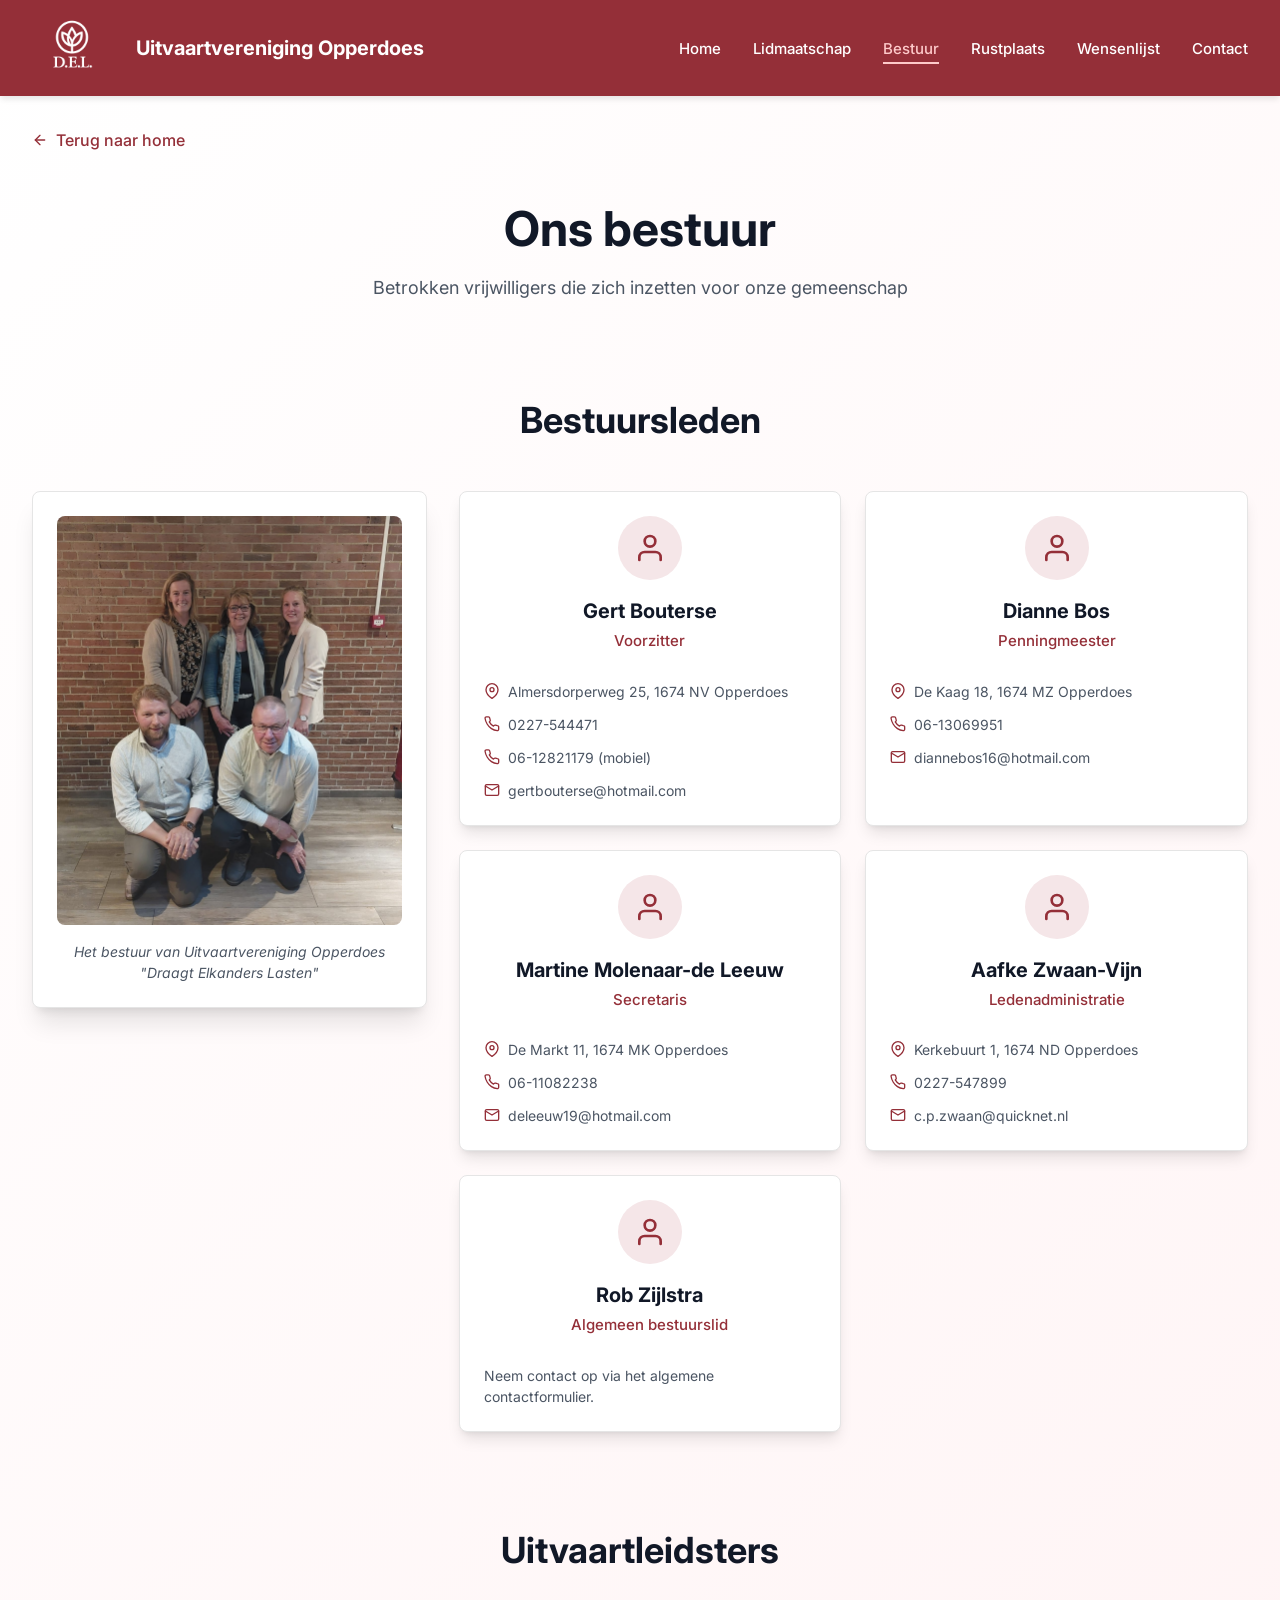
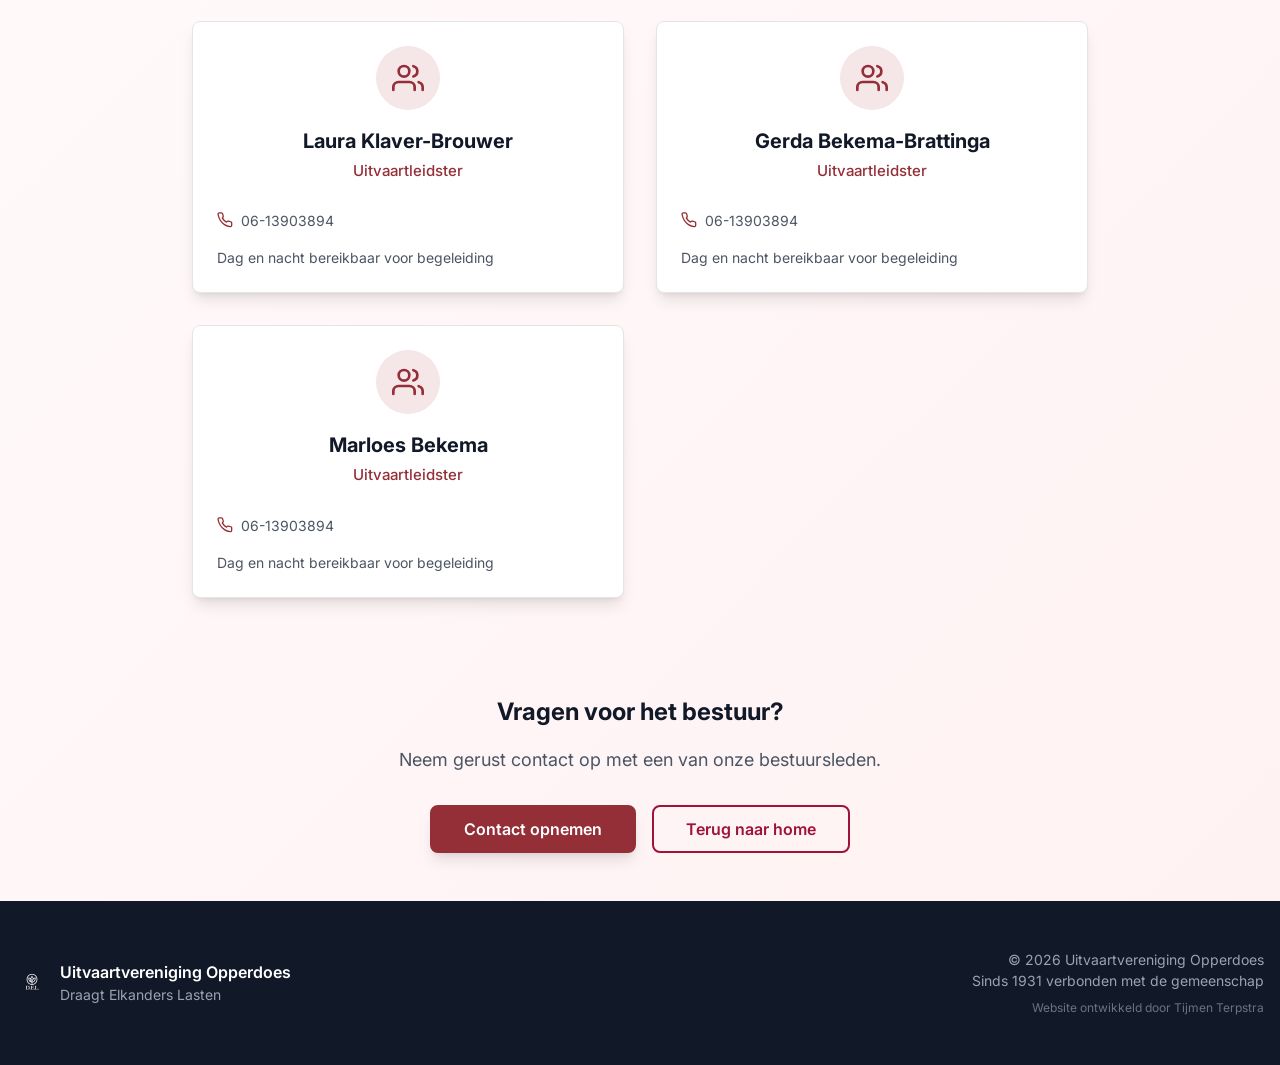
==== commit 83fa30b1: "changes" ====
--- a/bestuur/index.html
+++ b/bestuur/index.html
@@ -5,7 +5,7 @@
   <meta name="viewport" content="width=device-width, initial-scale=1.0">
   <title>Ons Bestuur | Uitvaartvereniging Opperdoes D.E.L.</title>
   <meta name="description" content="Maak kennis met het bestuur van Uitvaartvereniging Opperdoes. Betrokken vrijwilligers die zich inzetten voor onze gemeenschap.">
-  <link rel="icon" href="../public/logo_compact.png">
+  <link rel="icon" href="../public/logo_compact_2.png">
   <link rel="stylesheet" href="../css/styles.css">
 </head>
 <body data-page="bestuur" data-depth="1">
@@ -188,8 +188,8 @@
           <div class="card-content">
             <div class="member-contacts">
               <div class="member-contact-row">
-                <svg xmlns="http://www.w3.org/2000/svg" viewBox="0 0 24 24" fill="none" stroke="currentColor" stroke-width="2" stroke-linecap="round" stroke-linejoin="round"><path d="M4 4h16c1.1 0 2 .9 2 2v12c0 1.1-.9 2-2 2H4c-1.1 0-2-.9-2-2V6c0-1.1.9-2 2-2z"/><polyline points="22,6 12,12 2,6"/></svg>
-                <a href="mailto:info@uitvaartverenigingopperdoes.nl">info@uitvaartverenigingopperdoes.nl</a>
+                <svg xmlns="http://www.w3.org/2000/svg" viewBox="0 0 24 24" fill="none" stroke="currentColor" stroke-width="2" stroke-linecap="round" stroke-linejoin="round"><path d="M22 16.92v3a2 2 0 0 1-2.18 2 19.79 19.79 0 0 1-8.63-3.07A19.5 19.5 0 0 1 4.69 12 19.79 19.79 0 0 1 1.61 3.44 2 2 0 0 1 3.6 1.27h3a2 2 0 0 1 2 1.72c.127.96.361 1.903.7 2.81a2 2 0 0 1-.45 2.11L7.91 8.84a16 16 0 0 0 6.29 6.29l.92-.92a2 2 0 0 1 2.11-.45c.907.339 1.85.573 2.81.7A2 2 0 0 1 22 16.92z"/></svg>
+                <a href="tel:06-13903894">06-13903894</a>
               </div>
             </div>
             <p class="director-note">Dag en nacht bereikbaar voor begeleiding</p>
@@ -211,10 +211,6 @@
                 <svg xmlns="http://www.w3.org/2000/svg" viewBox="0 0 24 24" fill="none" stroke="currentColor" stroke-width="2" stroke-linecap="round" stroke-linejoin="round"><path d="M22 16.92v3a2 2 0 0 1-2.18 2 19.79 19.79 0 0 1-8.63-3.07A19.5 19.5 0 0 1 4.69 12 19.79 19.79 0 0 1 1.61 3.44 2 2 0 0 1 3.6 1.27h3a2 2 0 0 1 2 1.72c.127.96.361 1.903.7 2.81a2 2 0 0 1-.45 2.11L7.91 8.84a16 16 0 0 0 6.29 6.29l.92-.92a2 2 0 0 1 2.11-.45c.907.339 1.85.573 2.81.7A2 2 0 0 1 22 16.92z"/></svg>
                 <a href="tel:06-13903894">06-13903894</a>
               </div>
-              <div class="member-contact-row">
-                <svg xmlns="http://www.w3.org/2000/svg" viewBox="0 0 24 24" fill="none" stroke="currentColor" stroke-width="2" stroke-linecap="round" stroke-linejoin="round"><path d="M4 4h16c1.1 0 2 .9 2 2v12c0 1.1-.9 2-2 2H4c-1.1 0-2-.9-2-2V6c0-1.1.9-2 2-2z"/><polyline points="22,6 12,12 2,6"/></svg>
-                <a href="mailto:info@uitvaartverenigingopperdoes.nl">info@uitvaartverenigingopperdoes.nl</a>
-              </div>
             </div>
             <p class="director-note">Dag en nacht bereikbaar voor begeleiding</p>
           </div>
@@ -232,8 +228,8 @@
           <div class="card-content">
             <div class="member-contacts">
               <div class="member-contact-row">
-                <svg xmlns="http://www.w3.org/2000/svg" viewBox="0 0 24 24" fill="none" stroke="currentColor" stroke-width="2" stroke-linecap="round" stroke-linejoin="round"><path d="M4 4h16c1.1 0 2 .9 2 2v12c0 1.1-.9 2-2 2H4c-1.1 0-2-.9-2-2V6c0-1.1.9-2 2-2z"/><polyline points="22,6 12,12 2,6"/></svg>
-                <a href="mailto:info@uitvaartverenigingopperdoes.nl">info@uitvaartverenigingopperdoes.nl</a>
+                <svg xmlns="http://www.w3.org/2000/svg" viewBox="0 0 24 24" fill="none" stroke="currentColor" stroke-width="2" stroke-linecap="round" stroke-linejoin="round"><path d="M22 16.92v3a2 2 0 0 1-2.18 2 19.79 19.79 0 0 1-8.63-3.07A19.5 19.5 0 0 1 4.69 12 19.79 19.79 0 0 1 1.61 3.44 2 2 0 0 1 3.6 1.27h3a2 2 0 0 1 2 1.72c.127.96.361 1.903.7 2.81a2 2 0 0 1-.45 2.11L7.91 8.84a16 16 0 0 0 6.29 6.29l.92-.92a2 2 0 0 1 2.11-.45c.907.339 1.85.573 2.81.7A2 2 0 0 1 22 16.92z"/></svg>
+                <a href="tel:06-13903894">06-13903894</a>
               </div>
             </div>
             <p class="director-note">Dag en nacht bereikbaar voor begeleiding</p>
--- a/css/styles.css
+++ b/css/styles.css
@@ -600,7 +600,7 @@
 }
 .big-phone:hover { text-decoration: underline; }
 
-.contact-cta { text-align: center; }
+.contact-cta { text-align: center; margin-top: 1.5rem; }
 
 /* ================================
    FOOTER
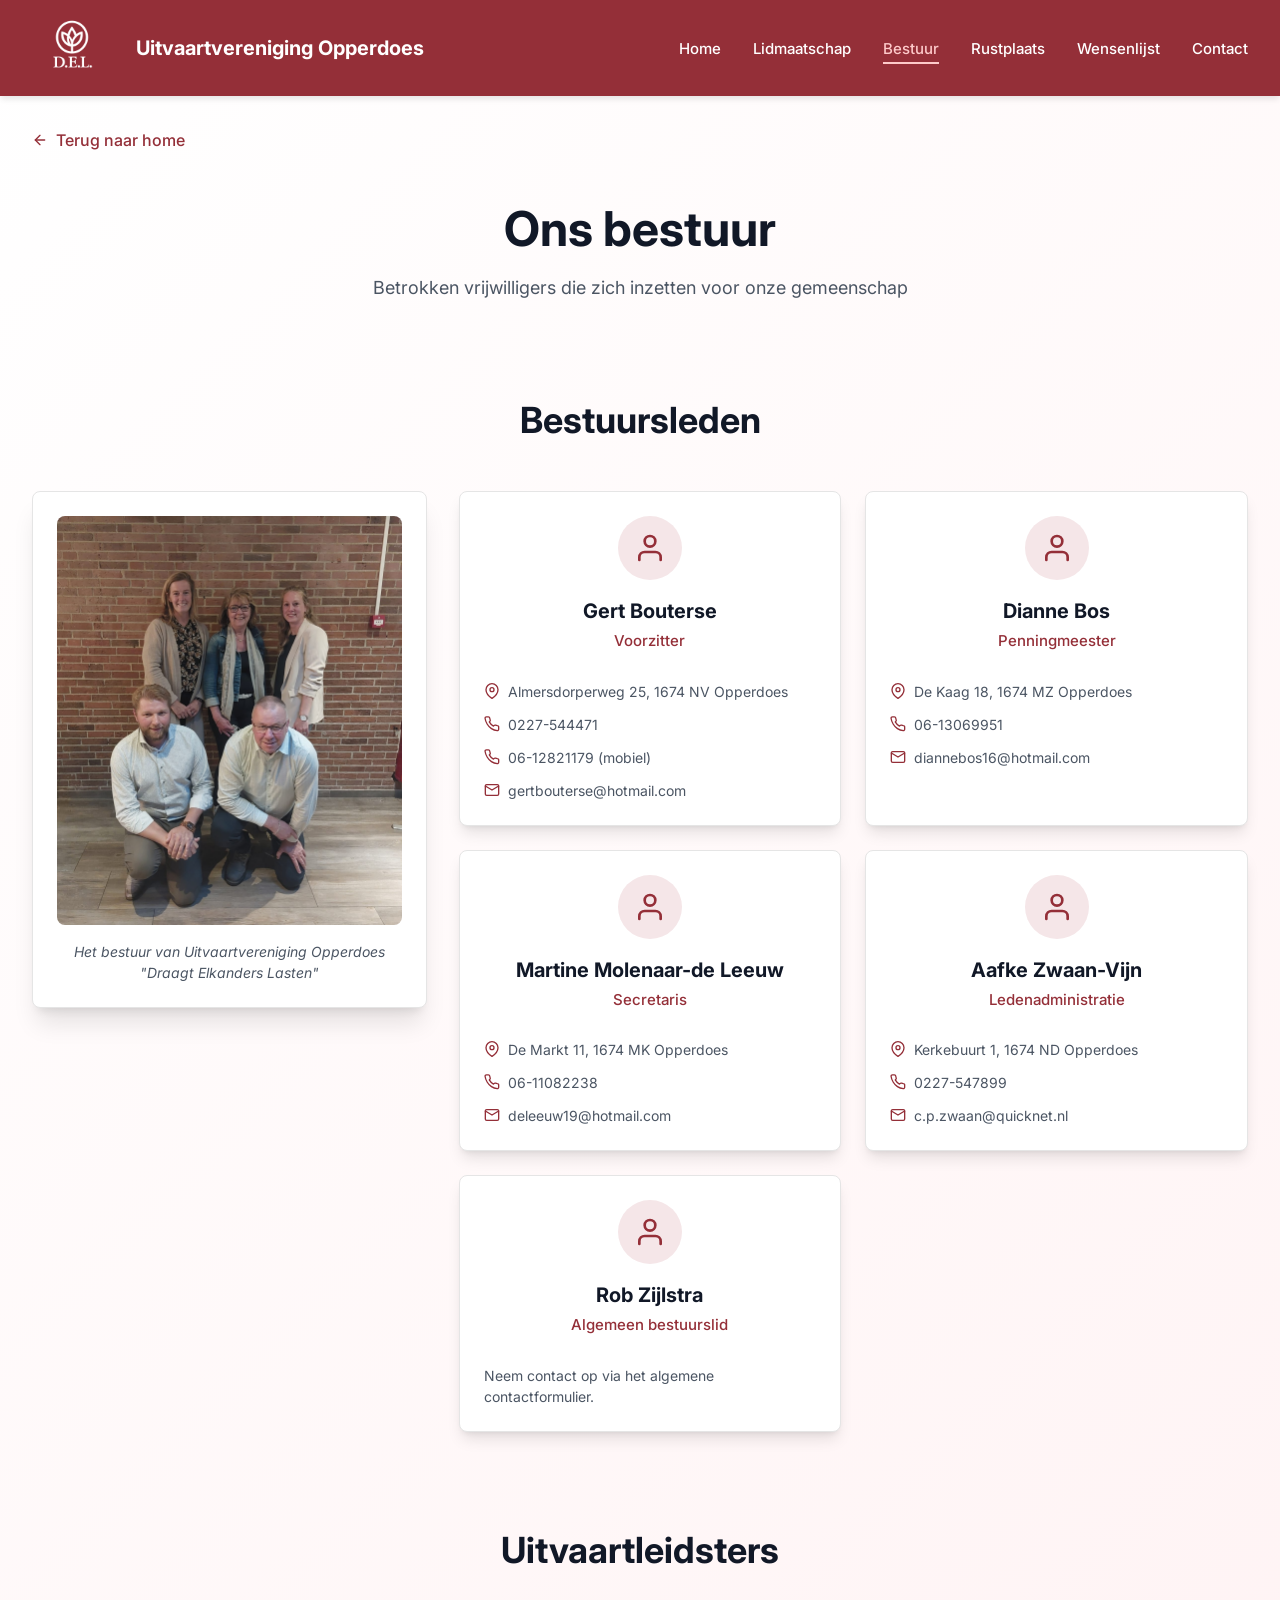
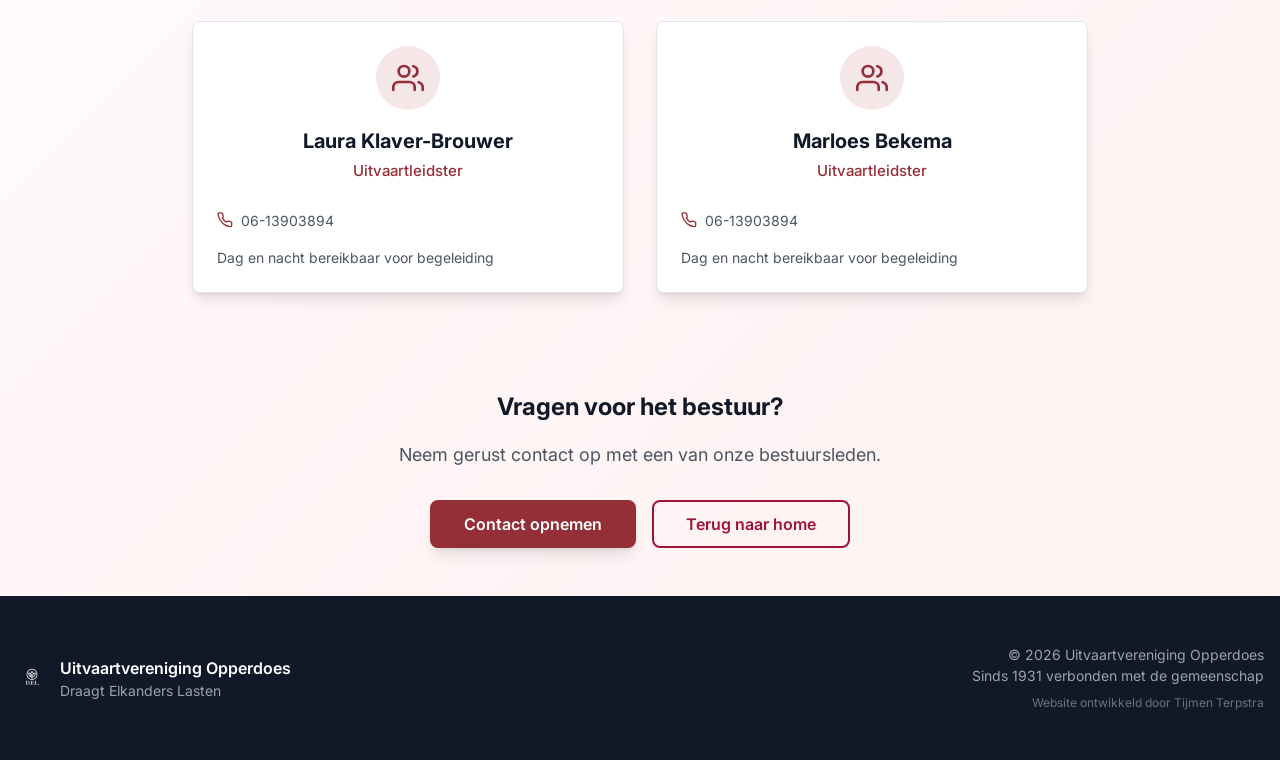
==== commit 317d7a66: "Aanpassingen" ====
--- a/bestuur/index.html
+++ b/bestuur/index.html
@@ -196,26 +196,6 @@
           </div>
         </div>
 
-        <!-- Gerda Bekema-Brattinga -->
-        <div class="card card-no-hover">
-          <div class="card-header">
-            <div class="icon-circle">
-              <svg xmlns="http://www.w3.org/2000/svg" viewBox="0 0 24 24" fill="none" stroke="currentColor" stroke-width="2" stroke-linecap="round" stroke-linejoin="round" style="color:var(--brand)"><path d="M17 21v-2a4 4 0 0 0-4-4H5a4 4 0 0 0-4 4v2"/><circle cx="9" cy="7" r="4"/><path d="M23 21v-2a4 4 0 0 0-3-3.87"/><path d="M16 3.13a4 4 0 0 1 0 7.75"/></svg>
-            </div>
-            <div class="member-name">Gerda Bekema-Brattinga</div>
-            <div class="member-role">Uitvaartleidster</div>
-          </div>
-          <div class="card-content">
-            <div class="member-contacts">
-              <div class="member-contact-row">
-                <svg xmlns="http://www.w3.org/2000/svg" viewBox="0 0 24 24" fill="none" stroke="currentColor" stroke-width="2" stroke-linecap="round" stroke-linejoin="round"><path d="M22 16.92v3a2 2 0 0 1-2.18 2 19.79 19.79 0 0 1-8.63-3.07A19.5 19.5 0 0 1 4.69 12 19.79 19.79 0 0 1 1.61 3.44 2 2 0 0 1 3.6 1.27h3a2 2 0 0 1 2 1.72c.127.96.361 1.903.7 2.81a2 2 0 0 1-.45 2.11L7.91 8.84a16 16 0 0 0 6.29 6.29l.92-.92a2 2 0 0 1 2.11-.45c.907.339 1.85.573 2.81.7A2 2 0 0 1 22 16.92z"/></svg>
-                <a href="tel:06-13903894">06-13903894</a>
-              </div>
-            </div>
-            <p class="director-note">Dag en nacht bereikbaar voor begeleiding</p>
-          </div>
-        </div>
-
         <!-- Marloes Bekema -->
         <div class="card card-no-hover">
           <div class="card-header">
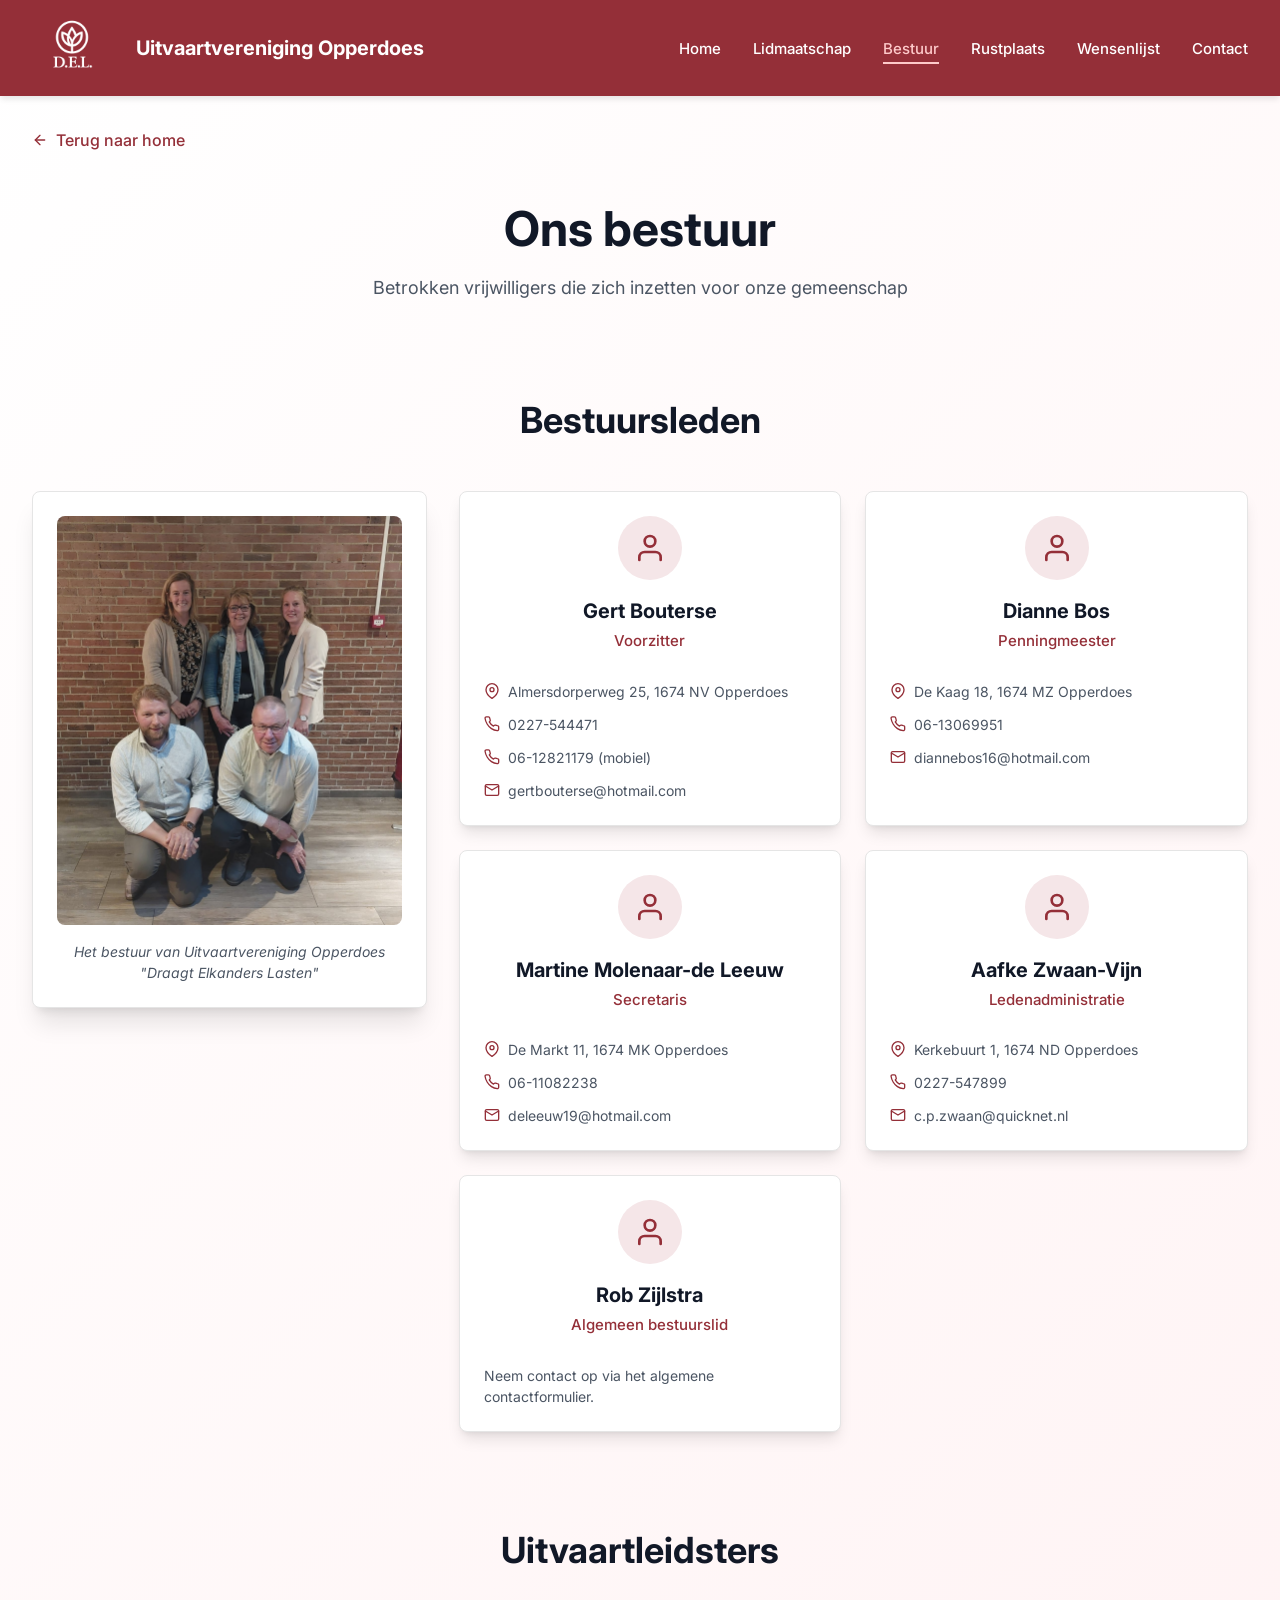
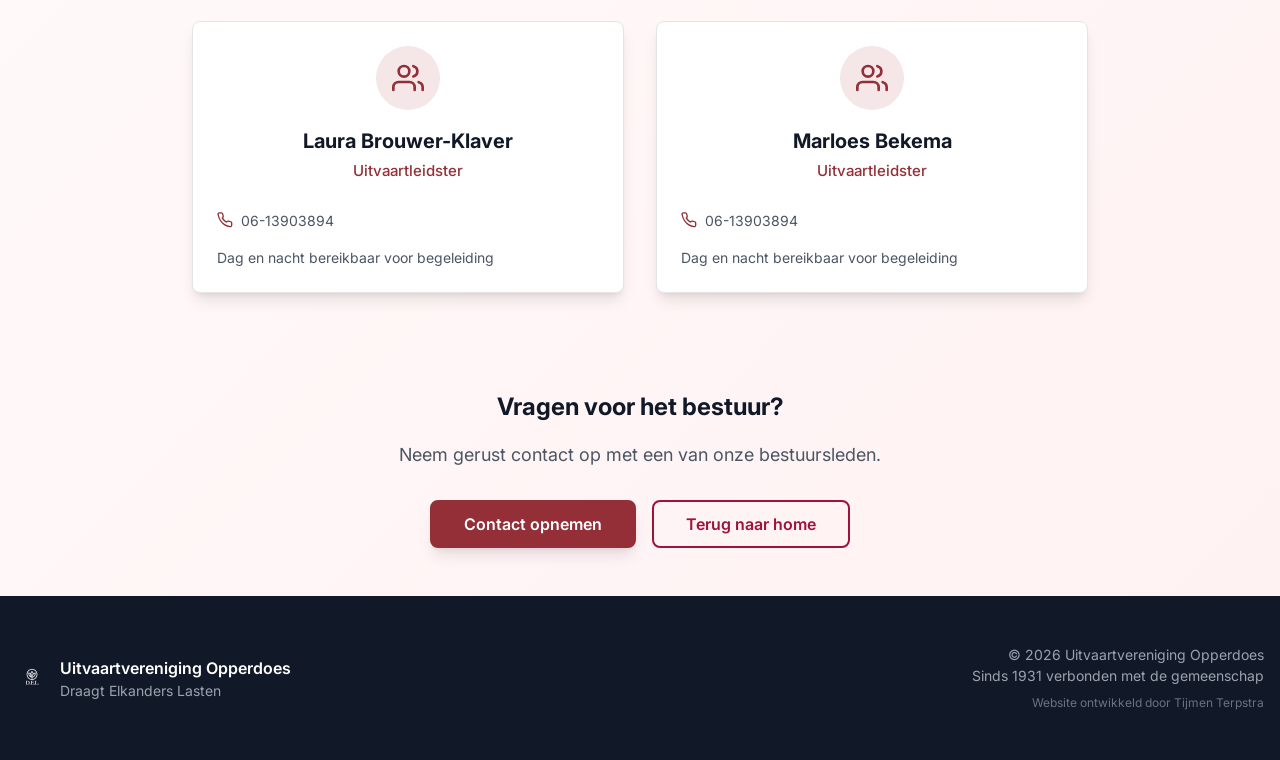
==== commit 20f82d6e: "Final" ====
--- a/bestuur/index.html
+++ b/bestuur/index.html
@@ -6,7 +6,7 @@
   <title>Ons Bestuur | Uitvaartvereniging Opperdoes D.E.L.</title>
   <meta name="description" content="Maak kennis met het bestuur van Uitvaartvereniging Opperdoes. Betrokken vrijwilligers die zich inzetten voor onze gemeenschap.">
   <link rel="icon" href="../public/logo_compact_2.png">
-  <link rel="stylesheet" href="../css/styles.css">
+  <link rel="stylesheet" href="../css/styles.css?v=3">
 </head>
 <body data-page="bestuur" data-depth="1">
 <div class="page-bg">
@@ -176,13 +176,13 @@
     <div style="max-width:56rem;margin:0 auto">
       <h2 class="section-title text-center mb-12">Uitvaartleidsters</h2>
       <div class="directors-grid">
-        <!-- Laura Klaver-Brouwer -->
+        <!-- Laura Brouwer-Klaver -->
         <div class="card card-no-hover">
           <div class="card-header">
             <div class="icon-circle">
               <svg xmlns="http://www.w3.org/2000/svg" viewBox="0 0 24 24" fill="none" stroke="currentColor" stroke-width="2" stroke-linecap="round" stroke-linejoin="round" style="color:var(--brand)"><path d="M17 21v-2a4 4 0 0 0-4-4H5a4 4 0 0 0-4 4v2"/><circle cx="9" cy="7" r="4"/><path d="M23 21v-2a4 4 0 0 0-3-3.87"/><path d="M16 3.13a4 4 0 0 1 0 7.75"/></svg>
             </div>
-            <div class="member-name">Laura Klaver-Brouwer</div>
+            <div class="member-name">Laura Brouwer-Klaver</div>
             <div class="member-role">Uitvaartleidster</div>
           </div>
           <div class="card-content">
@@ -234,6 +234,6 @@
   <div id="footer-placeholder"></div>
 </div>
 
-<script src="../js/main.js"></script>
+<script src="../js/main.js?v=3"></script>
 </body>
 </html>
